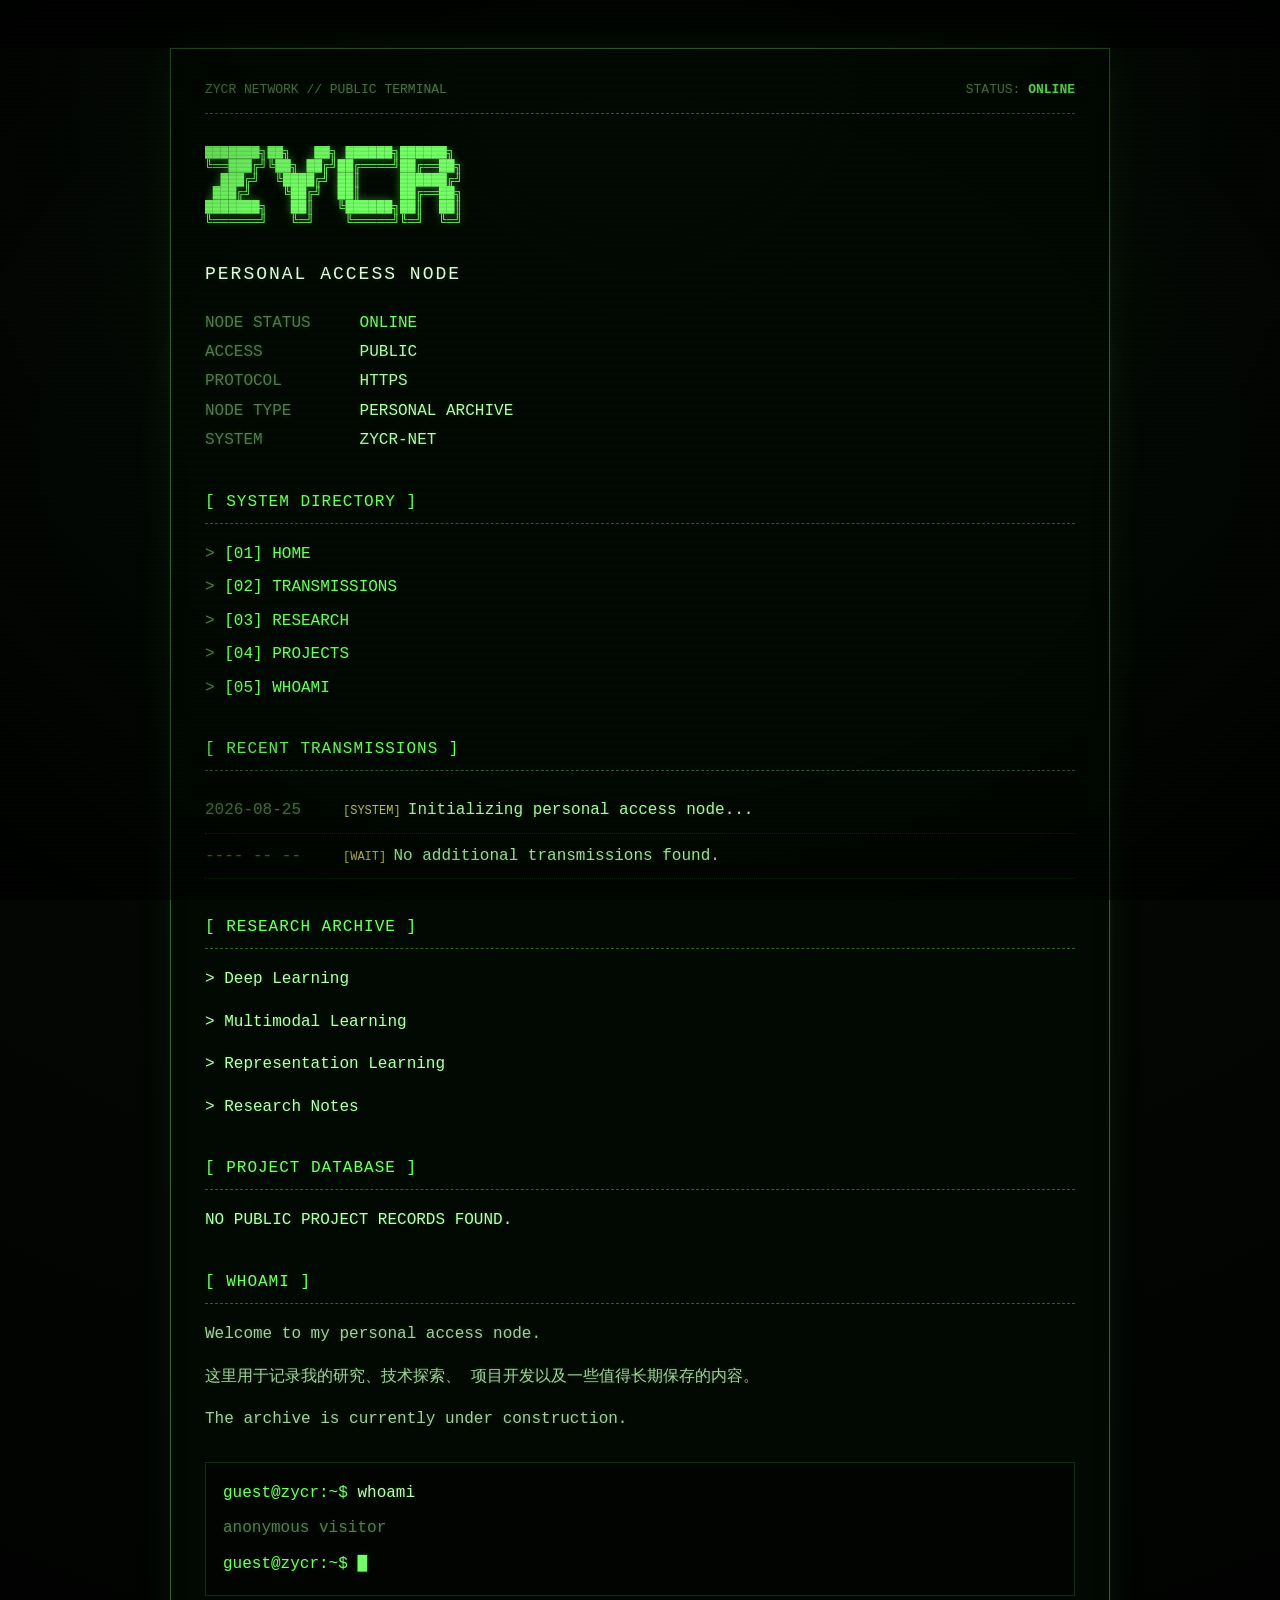
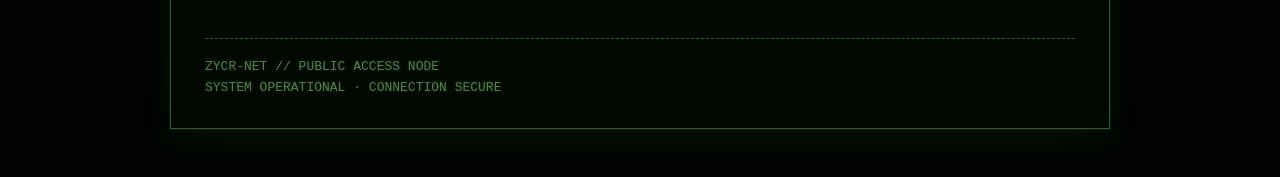
==== public/index.html @ cd5cd771 "Move homepage to public directory" ====
<!DOCTYPE html>
<html lang="zh-CN">
<head>
  <meta charset="UTF-8">

  <meta name="viewport" content="width=device-width, initial-scale=1.0">

  <meta name="description"
        content="ZYCR Personal Access Node - 个人研究、技术与项目记录。">

  <meta name="robots" content="index, follow">

  <title>ZYCR // PERSONAL ACCESS NODE</title>

  <style>
    :root {
      --bg: #020502;
      --panel: #050b05;
      --green: #75ff66;
      --green-soft: #b8ffae;
      --green-dark: #244f22;
      --green-dim: #587a54;
      --border: #315e2d;
      --white: #eaffE7;
    }

    * {
      box-sizing: border-box;
    }

    html {
      background: var(--bg);
      scroll-behavior: smooth;
    }

    body {
      margin: 0;
      min-height: 100vh;

      color: var(--green-soft);

      background:
        radial-gradient(
          circle at 50% 0%,
          #0b180b 0%,
          #040804 35%,
          #010201 100%
        );

      font-family:
        "Courier New",
        "Lucida Console",
        "Consolas",
        monospace;

      line-height: 1.65;

      text-shadow:
        0 0 5px rgba(117, 255, 102, 0.22);
    }


    /* =========================
       CRT SCANLINES
       ========================= */

    body::before {
      content: "";

      position: fixed;
      inset: 0;

      pointer-events: none;
      z-index: 100;

      opacity: 0.10;

      background:
        repeating-linear-gradient(
          to bottom,
          transparent 0px,
          transparent 2px,
          rgba(0, 0, 0, 0.8) 3px,
          rgba(0, 0, 0, 0.8) 4px
        );
    }


    /* CRT 暗角 */

    body::after {
      content: "";

      position: fixed;
      inset: 0;

      pointer-events: none;
      z-index: 99;

      background:
        radial-gradient(
          ellipse at center,
          transparent 55%,
          rgba(0, 0, 0, 0.55) 100%
        );
    }


    /* =========================
       MAIN TERMINAL
       ========================= */

    .terminal {
      width: min(940px, 92%);

      margin: 48px auto;

      padding: 30px 34px;

      position: relative;
      z-index: 1;

      background:
        rgba(3, 9, 3, 0.94);

      border:
        1px solid var(--border);

      box-shadow:
        0 0 0 1px rgba(117, 255, 102, 0.04),
        0 0 35px rgba(117, 255, 102, 0.07),
        inset 0 0 40px rgba(117, 255, 102, 0.018);
    }


    /* =========================
       TOP BAR
       ========================= */

    .topbar {
      display: flex;
      justify-content: space-between;
      align-items: center;

      gap: 20px;

      padding-bottom: 13px;

      border-bottom:
        1px dashed var(--border);

      color: var(--green-dim);

      font-size: 13px;
    }

    .status {
      color: var(--green);
    }


    /* =========================
       ASCII LOGO
       ========================= */

    .logo {
      margin: 32px 0 18px;

      overflow-x: auto;

      color: var(--green);

      font-size: 13px;

      line-height: 1.05;

      text-shadow:
        0 0 8px rgba(117, 255, 102, 0.45);
    }


    /* =========================
       SYSTEM INFO
       ========================= */

    .system-title {
      margin: 8px 0;

      color: var(--white);

      font-size: 18px;

      letter-spacing: 2px;
    }

    .system-info {
      margin: 20px 0 30px;
    }

    .system-info p {
      margin: 3px 0;
    }

    .label {
      display: inline-block;
      width: 145px;

      color: var(--green-dim);
    }

    .online {
      color: var(--green);
    }


    /* =========================
       SECTION
       ========================= */

    section {
      margin-top: 35px;
    }

    .section-title {
      margin-bottom: 17px;

      padding-bottom: 8px;

      border-bottom:
        1px dashed var(--border);

      color: var(--green);

      letter-spacing: 1px;
    }


    /* =========================
       NAVIGATION
       ========================= */

    nav {
      display: flex;
      flex-direction: column;

      gap: 7px;
    }

    a {
      color: var(--green);

      text-decoration: none;

      transition:
        background 0.12s,
        color 0.12s,
        text-shadow 0.12s;
    }

    a:hover,
    a:focus {
      color: #ffffff;

      background: var(--green-dark);

      text-shadow:
        0 0 8px var(--green);

      outline: none;
    }

    .menu-item::before {
      content: "> ";

      color: var(--green-dim);
    }


    /* =========================
       TRANSMISSIONS
       ========================= */

    .transmission {
      display: grid;

      grid-template-columns:
        120px 1fr;

      gap: 18px;

      padding: 9px 0;

      border-bottom:
        1px dotted rgba(117, 255, 102, 0.14);
    }

    .date {
      color: var(--green-dim);
    }

    .tag {
      color: #d8c96d;

      font-size: 12px;
    }


    /* =========================
       ABOUT
       ========================= */

    .about {
      color: #a5cda0;

      max-width: 720px;
    }


    /* =========================
       TERMINAL COMMAND
       ========================= */

    .command {
      margin-top: 30px;

      padding: 17px;

      background: #020402;

      border:
        1px solid rgba(117, 255, 102, 0.16);
    }

    .prompt {
      color: var(--green);
    }

    .command-output {
      margin-top: 8px;

      color: var(--green-dim);
    }


    /* =========================
       FOOTER
       ========================= */

    footer {
      margin-top: 42px;

      padding-top: 17px;

      border-top:
        1px dashed var(--border);

      color: var(--green-dim);

      font-size: 13px;
    }


    /* =========================
       CURSOR
       ========================= */

    .cursor {
      color: var(--green);

      animation:
        blink 1s steps(1) infinite;
    }

    @keyframes blink {
      0%,
      48% {
        opacity: 1;
      }

      49%,
      100% {
        opacity: 0;
      }
    }


    /* =========================
       MOBILE
       ========================= */

    @media (max-width: 650px) {

      .terminal {
        width: 96%;

        margin: 14px auto;

        padding: 20px 17px;
      }

      .topbar {
        align-items: flex-start;
        flex-direction: column;

        gap: 3px;
      }

      .logo {
        font-size: 8px;
      }

      .label {
        width: 120px;
      }

      .transmission {
        grid-template-columns: 1fr;

        gap: 2px;
      }
    }

  </style>
</head>


<body>

<main class="terminal">


  <!-- =========================
       STATUS BAR
       ========================= -->

  <div class="topbar">

    <span>
      ZYCR NETWORK // PUBLIC TERMINAL
    </span>

    <span>
      STATUS:
      <strong class="status">
        ONLINE
      </strong>
    </span>

  </div>



  <!-- =========================
       ASCII LOGO
       ========================= -->

  <pre class="logo">
███████╗██╗   ██╗ ██████╗██████╗
╚══███╔╝╚██╗ ██╔╝██╔════╝██╔══██╗
  ███╔╝  ╚████╔╝ ██║     ██████╔╝
 ███╔╝    ╚██╔╝  ██║     ██╔══██╗
███████╗   ██║   ╚██████╗██║  ██║
╚══════╝   ╚═╝    ╚═════╝╚═╝  ╚═╝
  </pre>


  <div class="system-title">
    PERSONAL ACCESS NODE
  </div>


  <!-- =========================
       SYSTEM INFORMATION
       ========================= -->

  <div class="system-info">

    <p>
      <span class="label">
        NODE STATUS
      </span>

      <span class="online">
        ONLINE
      </span>
    </p>

    <p>
      <span class="label">
        ACCESS
      </span>

      PUBLIC
    </p>

    <p>
      <span class="label">
        PROTOCOL
      </span>

      HTTPS
    </p>

    <p>
      <span class="label">
        NODE TYPE
      </span>

      PERSONAL ARCHIVE
    </p>

    <p>
      <span class="label">
        SYSTEM
      </span>

      ZYCR-NET
    </p>

  </div>



  <!-- =========================
       DIRECTORY
       ========================= -->

  <section id="directory">

    <div class="section-title">
      [ SYSTEM DIRECTORY ]
    </div>

    <nav>

      <a class="menu-item"
         href="#home">

        [01] HOME
      </a>

      <a class="menu-item"
         href="#transmissions">

        [02] TRANSMISSIONS
      </a>

      <a class="menu-item"
         href="#research">

        [03] RESEARCH
      </a>

      <a class="menu-item"
         href="#projects">

        [04] PROJECTS
      </a>

      <a class="menu-item"
         href="#about">

        [05] WHOAMI
      </a>

    </nav>

  </section>



  <!-- =========================
       RECENT POSTS
       ========================= -->

  <section id="transmissions">

    <div class="section-title">
      [ RECENT TRANSMISSIONS ]
    </div>


    <div class="transmission">

      <span class="date">
        2026-08-25
      </span>

      <span>
        <span class="tag">
          [SYSTEM]
        </span>

        Initializing personal access node...
      </span>

    </div>


    <div class="transmission">

      <span class="date">
        ---- -- --
      </span>

      <span>
        <span class="tag">
          [WAIT]
        </span>

        No additional transmissions found.
      </span>

    </div>

  </section>



  <!-- =========================
       RESEARCH
       ========================= -->

  <section id="research">

    <div class="section-title">
      [ RESEARCH ARCHIVE ]
    </div>

    <p>
      &gt; Deep Learning
    </p>

    <p>
      &gt; Multimodal Learning
    </p>

    <p>
      &gt; Representation Learning
    </p>

    <p>
      &gt; Research Notes
    </p>

  </section>



  <!-- =========================
       PROJECTS
       ========================= -->

  <section id="projects">

    <div class="section-title">
      [ PROJECT DATABASE ]
    </div>

    <p>
      NO PUBLIC PROJECT RECORDS FOUND.
    </p>

  </section>



  <!-- =========================
       ABOUT
       ========================= -->

  <section id="about">

    <div class="section-title">
      [ WHOAMI ]
    </div>

    <div class="about">

      <p>
        Welcome to my personal access node.
      </p>

      <p>
        这里用于记录我的研究、技术探索、
        项目开发以及一些值得长期保存的内容。
      </p>

      <p>
        The archive is currently under construction.
      </p>

    </div>

  </section>



  <!-- =========================
       FAKE TERMINAL
       ========================= -->

  <div class="command">

    <div>
      <span class="prompt">
        guest@zycr:~$
      </span>

      whoami
    </div>

    <div class="command-output">
      anonymous visitor
    </div>

    <div style="margin-top: 10px;">

      <span class="prompt">
        guest@zycr:~$
      </span>

      <span class="cursor">
        █
      </span>

    </div>

  </div>



  <!-- =========================
       FOOTER
       ========================= -->

  <footer>

    <div>
      ZYCR-NET // PUBLIC ACCESS NODE
    </div>

    <div>
      SYSTEM OPERATIONAL
      ·
      CONNECTION SECURE
    </div>

  </footer>


</main>

</body>
</html>
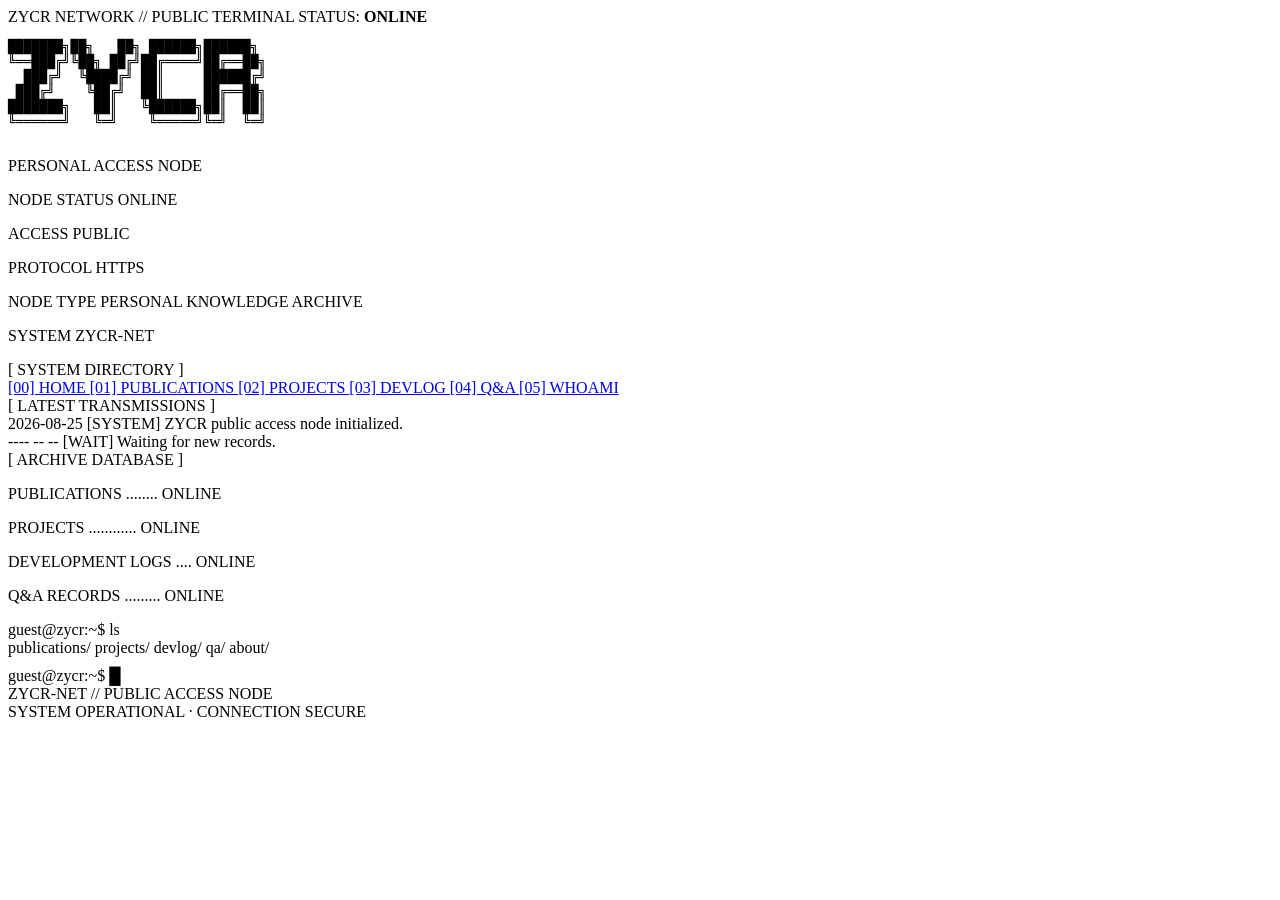
==== commit cab28c0d: "Restructure homepage navigation" ====
--- a/public/index.html
+++ b/public/index.html
@@ -1,426 +1,32 @@
 <!DOCTYPE html>
 <html lang="zh-CN">
+
 <head>
+
   <meta charset="UTF-8">
 
-  <meta name="viewport" content="width=device-width, initial-scale=1.0">
-
-  <meta name="description"
-        content="ZYCR Personal Access Node - 个人研究、技术与项目记录。">
-
-  <meta name="robots" content="index, follow">
+  <meta
+    name="viewport"
+    content="width=device-width, initial-scale=1.0"
+  >
+
+  <meta
+    name="description"
+    content="ZYCR personal research, engineering and knowledge archive."
+  >
+
+  <meta
+    name="robots"
+    content="index, follow"
+  >
 
   <title>ZYCR // PERSONAL ACCESS NODE</title>
 
-  <style>
-    :root {
-      --bg: #020502;
-      --panel: #050b05;
-      --green: #75ff66;
-      --green-soft: #b8ffae;
-      --green-dark: #244f22;
-      --green-dim: #587a54;
-      --border: #315e2d;
-      --white: #eaffE7;
-    }
-
-    * {
-      box-sizing: border-box;
-    }
-
-    html {
-      background: var(--bg);
-      scroll-behavior: smooth;
-    }
-
-    body {
-      margin: 0;
-      min-height: 100vh;
-
-      color: var(--green-soft);
-
-      background:
-        radial-gradient(
-          circle at 50% 0%,
-          #0b180b 0%,
-          #040804 35%,
-          #010201 100%
-        );
-
-      font-family:
-        "Courier New",
-        "Lucida Console",
-        "Consolas",
-        monospace;
-
-      line-height: 1.65;
-
-      text-shadow:
-        0 0 5px rgba(117, 255, 102, 0.22);
-    }
-
-
-    /* =========================
-       CRT SCANLINES
-       ========================= */
-
-    body::before {
-      content: "";
-
-      position: fixed;
-      inset: 0;
-
-      pointer-events: none;
-      z-index: 100;
-
-      opacity: 0.10;
-
-      background:
-        repeating-linear-gradient(
-          to bottom,
-          transparent 0px,
-          transparent 2px,
-          rgba(0, 0, 0, 0.8) 3px,
-          rgba(0, 0, 0, 0.8) 4px
-        );
-    }
-
-
-    /* CRT 暗角 */
-
-    body::after {
-      content: "";
-
-      position: fixed;
-      inset: 0;
-
-      pointer-events: none;
-      z-index: 99;
-
-      background:
-        radial-gradient(
-          ellipse at center,
-          transparent 55%,
-          rgba(0, 0, 0, 0.55) 100%
-        );
-    }
-
-
-    /* =========================
-       MAIN TERMINAL
-       ========================= */
-
-    .terminal {
-      width: min(940px, 92%);
-
-      margin: 48px auto;
-
-      padding: 30px 34px;
-
-      position: relative;
-      z-index: 1;
-
-      background:
-        rgba(3, 9, 3, 0.94);
-
-      border:
-        1px solid var(--border);
-
-      box-shadow:
-        0 0 0 1px rgba(117, 255, 102, 0.04),
-        0 0 35px rgba(117, 255, 102, 0.07),
-        inset 0 0 40px rgba(117, 255, 102, 0.018);
-    }
-
-
-    /* =========================
-       TOP BAR
-       ========================= */
-
-    .topbar {
-      display: flex;
-      justify-content: space-between;
-      align-items: center;
-
-      gap: 20px;
-
-      padding-bottom: 13px;
-
-      border-bottom:
-        1px dashed var(--border);
-
-      color: var(--green-dim);
-
-      font-size: 13px;
-    }
-
-    .status {
-      color: var(--green);
-    }
-
-
-    /* =========================
-       ASCII LOGO
-       ========================= */
-
-    .logo {
-      margin: 32px 0 18px;
-
-      overflow-x: auto;
-
-      color: var(--green);
-
-      font-size: 13px;
-
-      line-height: 1.05;
-
-      text-shadow:
-        0 0 8px rgba(117, 255, 102, 0.45);
-    }
-
-
-    /* =========================
-       SYSTEM INFO
-       ========================= */
-
-    .system-title {
-      margin: 8px 0;
-
-      color: var(--white);
-
-      font-size: 18px;
-
-      letter-spacing: 2px;
-    }
-
-    .system-info {
-      margin: 20px 0 30px;
-    }
-
-    .system-info p {
-      margin: 3px 0;
-    }
-
-    .label {
-      display: inline-block;
-      width: 145px;
-
-      color: var(--green-dim);
-    }
-
-    .online {
-      color: var(--green);
-    }
-
-
-    /* =========================
-       SECTION
-       ========================= */
-
-    section {
-      margin-top: 35px;
-    }
-
-    .section-title {
-      margin-bottom: 17px;
-
-      padding-bottom: 8px;
-
-      border-bottom:
-        1px dashed var(--border);
-
-      color: var(--green);
-
-      letter-spacing: 1px;
-    }
-
-
-    /* =========================
-       NAVIGATION
-       ========================= */
-
-    nav {
-      display: flex;
-      flex-direction: column;
-
-      gap: 7px;
-    }
-
-    a {
-      color: var(--green);
-
-      text-decoration: none;
-
-      transition:
-        background 0.12s,
-        color 0.12s,
-        text-shadow 0.12s;
-    }
-
-    a:hover,
-    a:focus {
-      color: #ffffff;
-
-      background: var(--green-dark);
-
-      text-shadow:
-        0 0 8px var(--green);
-
-      outline: none;
-    }
-
-    .menu-item::before {
-      content: "> ";
-
-      color: var(--green-dim);
-    }
-
-
-    /* =========================
-       TRANSMISSIONS
-       ========================= */
-
-    .transmission {
-      display: grid;
-
-      grid-template-columns:
-        120px 1fr;
-
-      gap: 18px;
-
-      padding: 9px 0;
-
-      border-bottom:
-        1px dotted rgba(117, 255, 102, 0.14);
-    }
-
-    .date {
-      color: var(--green-dim);
-    }
-
-    .tag {
-      color: #d8c96d;
-
-      font-size: 12px;
-    }
-
-
-    /* =========================
-       ABOUT
-       ========================= */
-
-    .about {
-      color: #a5cda0;
-
-      max-width: 720px;
-    }
-
-
-    /* =========================
-       TERMINAL COMMAND
-       ========================= */
-
-    .command {
-      margin-top: 30px;
-
-      padding: 17px;
-
-      background: #020402;
-
-      border:
-        1px solid rgba(117, 255, 102, 0.16);
-    }
-
-    .prompt {
-      color: var(--green);
-    }
-
-    .command-output {
-      margin-top: 8px;
-
-      color: var(--green-dim);
-    }
-
-
-    /* =========================
-       FOOTER
-       ========================= */
-
-    footer {
-      margin-top: 42px;
-
-      padding-top: 17px;
-
-      border-top:
-        1px dashed var(--border);
-
-      color: var(--green-dim);
-
-      font-size: 13px;
-    }
-
-
-    /* =========================
-       CURSOR
-       ========================= */
-
-    .cursor {
-      color: var(--green);
-
-      animation:
-        blink 1s steps(1) infinite;
-    }
-
-    @keyframes blink {
-      0%,
-      48% {
-        opacity: 1;
-      }
-
-      49%,
-      100% {
-        opacity: 0;
-      }
-    }
-
-
-    /* =========================
-       MOBILE
-       ========================= */
-
-    @media (max-width: 650px) {
-
-      .terminal {
-        width: 96%;
-
-        margin: 14px auto;
-
-        padding: 20px 17px;
-      }
-
-      .topbar {
-        align-items: flex-start;
-        flex-direction: column;
-
-        gap: 3px;
-      }
-
-      .logo {
-        font-size: 8px;
-      }
-
-      .label {
-        width: 120px;
-      }
-
-      .transmission {
-        grid-template-columns: 1fr;
-
-        gap: 2px;
-      }
-    }
-
-  </style>
+  <link
+    rel="stylesheet"
+    href="/assets/css/terminal.css"
+  >
+
 </head>
 
 
@@ -428,10 +34,6 @@
 
 <main class="terminal">
 
-
-  <!-- =========================
-       STATUS BAR
-       ========================= -->
 
   <div class="topbar">
 
@@ -448,11 +50,6 @@
 
   </div>
 
-
-
-  <!-- =========================
-       ASCII LOGO
-       ========================= -->
 
   <pre class="logo">
 ███████╗██╗   ██╗ ██████╗██████╗
@@ -469,63 +66,37 @@
   </div>
 
 
-  <!-- =========================
-       SYSTEM INFORMATION
-       ========================= -->
-
   <div class="system-info">
 
     <p>
-      <span class="label">
-        NODE STATUS
-      </span>
-
-      <span class="online">
-        ONLINE
-      </span>
-    </p>
-
-    <p>
-      <span class="label">
-        ACCESS
-      </span>
-
+      <span class="label">NODE STATUS</span>
+      <span class="online">ONLINE</span>
+    </p>
+
+    <p>
+      <span class="label">ACCESS</span>
       PUBLIC
     </p>
 
     <p>
-      <span class="label">
-        PROTOCOL
-      </span>
-
+      <span class="label">PROTOCOL</span>
       HTTPS
     </p>
 
     <p>
-      <span class="label">
-        NODE TYPE
-      </span>
-
-      PERSONAL ARCHIVE
-    </p>
-
-    <p>
-      <span class="label">
-        SYSTEM
-      </span>
-
+      <span class="label">NODE TYPE</span>
+      PERSONAL KNOWLEDGE ARCHIVE
+    </p>
+
+    <p>
+      <span class="label">SYSTEM</span>
       ZYCR-NET
     </p>
 
   </div>
 
 
-
-  <!-- =========================
-       DIRECTORY
-       ========================= -->
-
-  <section id="directory">
+  <section>
 
     <div class="section-title">
       [ SYSTEM DIRECTORY ]
@@ -533,33 +104,50 @@
 
     <nav>
 
-      <a class="menu-item"
-         href="#home">
-
-        [01] HOME
-      </a>
-
-      <a class="menu-item"
-         href="#transmissions">
-
-        [02] TRANSMISSIONS
-      </a>
-
-      <a class="menu-item"
-         href="#research">
-
-        [03] RESEARCH
-      </a>
-
-      <a class="menu-item"
-         href="#projects">
-
-        [04] PROJECTS
-      </a>
-
-      <a class="menu-item"
-         href="#about">
-
+      <a
+        class="menu-item"
+        href="/"
+      >
+        [00] HOME
+      </a>
+
+
+      <a
+        class="menu-item"
+        href="/publications/"
+      >
+        [01] PUBLICATIONS
+      </a>
+
+
+      <a
+        class="menu-item"
+        href="/projects/"
+      >
+        [02] PROJECTS
+      </a>
+
+
+      <a
+        class="menu-item"
+        href="/devlog/"
+      >
+        [03] DEVLOG
+      </a>
+
+
+      <a
+        class="menu-item"
+        href="/qa/"
+      >
+        [04] Q&A
+      </a>
+
+
+      <a
+        class="menu-item"
+        href="/about/"
+      >
         [05] WHOAMI
       </a>
 
@@ -568,15 +156,10 @@
   </section>
 
 
-
-  <!-- =========================
-       RECENT POSTS
-       ========================= -->
-
-  <section id="transmissions">
+  <section>
 
     <div class="section-title">
-      [ RECENT TRANSMISSIONS ]
+      [ LATEST TRANSMISSIONS ]
     </div>
 
 
@@ -586,12 +169,12 @@
         2026-08-25
       </span>
 
+      <span class="tag">
+        [SYSTEM]
+      </span>
+
       <span>
-        <span class="tag">
-          [SYSTEM]
-        </span>
-
-        Initializing personal access node...
+        ZYCR public access node initialized.
       </span>
 
     </div>
@@ -603,12 +186,12 @@
         ---- -- --
       </span>
 
+      <span class="tag">
+        [WAIT]
+      </span>
+
       <span>
-        <span class="tag">
-          [WAIT]
-        </span>
-
-        No additional transmissions found.
+        Waiting for new records.
       </span>
 
     </div>
@@ -616,103 +199,54 @@
   </section>
 
 
-
-  <!-- =========================
-       RESEARCH
-       ========================= -->
-
-  <section id="research">
+  <section>
 
     <div class="section-title">
-      [ RESEARCH ARCHIVE ]
-    </div>
-
-    <p>
-      &gt; Deep Learning
-    </p>
-
-    <p>
-      &gt; Multimodal Learning
-    </p>
-
-    <p>
-      &gt; Representation Learning
-    </p>
-
-    <p>
-      &gt; Research Notes
+      [ ARCHIVE DATABASE ]
+    </div>
+
+    <p>
+      PUBLICATIONS ........ ONLINE
+    </p>
+
+    <p>
+      PROJECTS ............ ONLINE
+    </p>
+
+    <p>
+      DEVELOPMENT LOGS .... ONLINE
+    </p>
+
+    <p>
+      Q&A RECORDS ......... ONLINE
     </p>
 
   </section>
 
 
-
-  <!-- =========================
-       PROJECTS
-       ========================= -->
-
-  <section id="projects">
-
-    <div class="section-title">
-      [ PROJECT DATABASE ]
-    </div>
-
-    <p>
-      NO PUBLIC PROJECT RECORDS FOUND.
-    </p>
-
-  </section>
-
-
-
-  <!-- =========================
-       ABOUT
-       ========================= -->
-
-  <section id="about">
-
-    <div class="section-title">
-      [ WHOAMI ]
-    </div>
-
-    <div class="about">
-
-      <p>
-        Welcome to my personal access node.
-      </p>
-
-      <p>
-        这里用于记录我的研究、技术探索、
-        项目开发以及一些值得长期保存的内容。
-      </p>
-
-      <p>
-        The archive is currently under construction.
-      </p>
-
-    </div>
-
-  </section>
-
-
-
-  <!-- =========================
-       FAKE TERMINAL
-       ========================= -->
-
   <div class="command">
 
     <div>
+
       <span class="prompt">
         guest@zycr:~$
       </span>
 
-      whoami
-    </div>
+      ls
+
+    </div>
+
 
     <div class="command-output">
-      anonymous visitor
-    </div>
+
+      publications/
+      projects/
+      devlog/
+      qa/
+      about/
+
+    </div>
+
 
     <div style="margin-top: 10px;">
 
@@ -729,11 +263,6 @@
   </div>
 
 
-
-  <!-- =========================
-       FOOTER
-       ========================= -->
-
   <footer>
 
     <div>
@@ -741,9 +270,7 @@
     </div>
 
     <div>
-      SYSTEM OPERATIONAL
-      ·
-      CONNECTION SECURE
+      SYSTEM OPERATIONAL · CONNECTION SECURE
     </div>
 
   </footer>
@@ -751,5 +278,8 @@
 
 </main>
 
+</body>
+
+</html>
 </body>
 </html>
